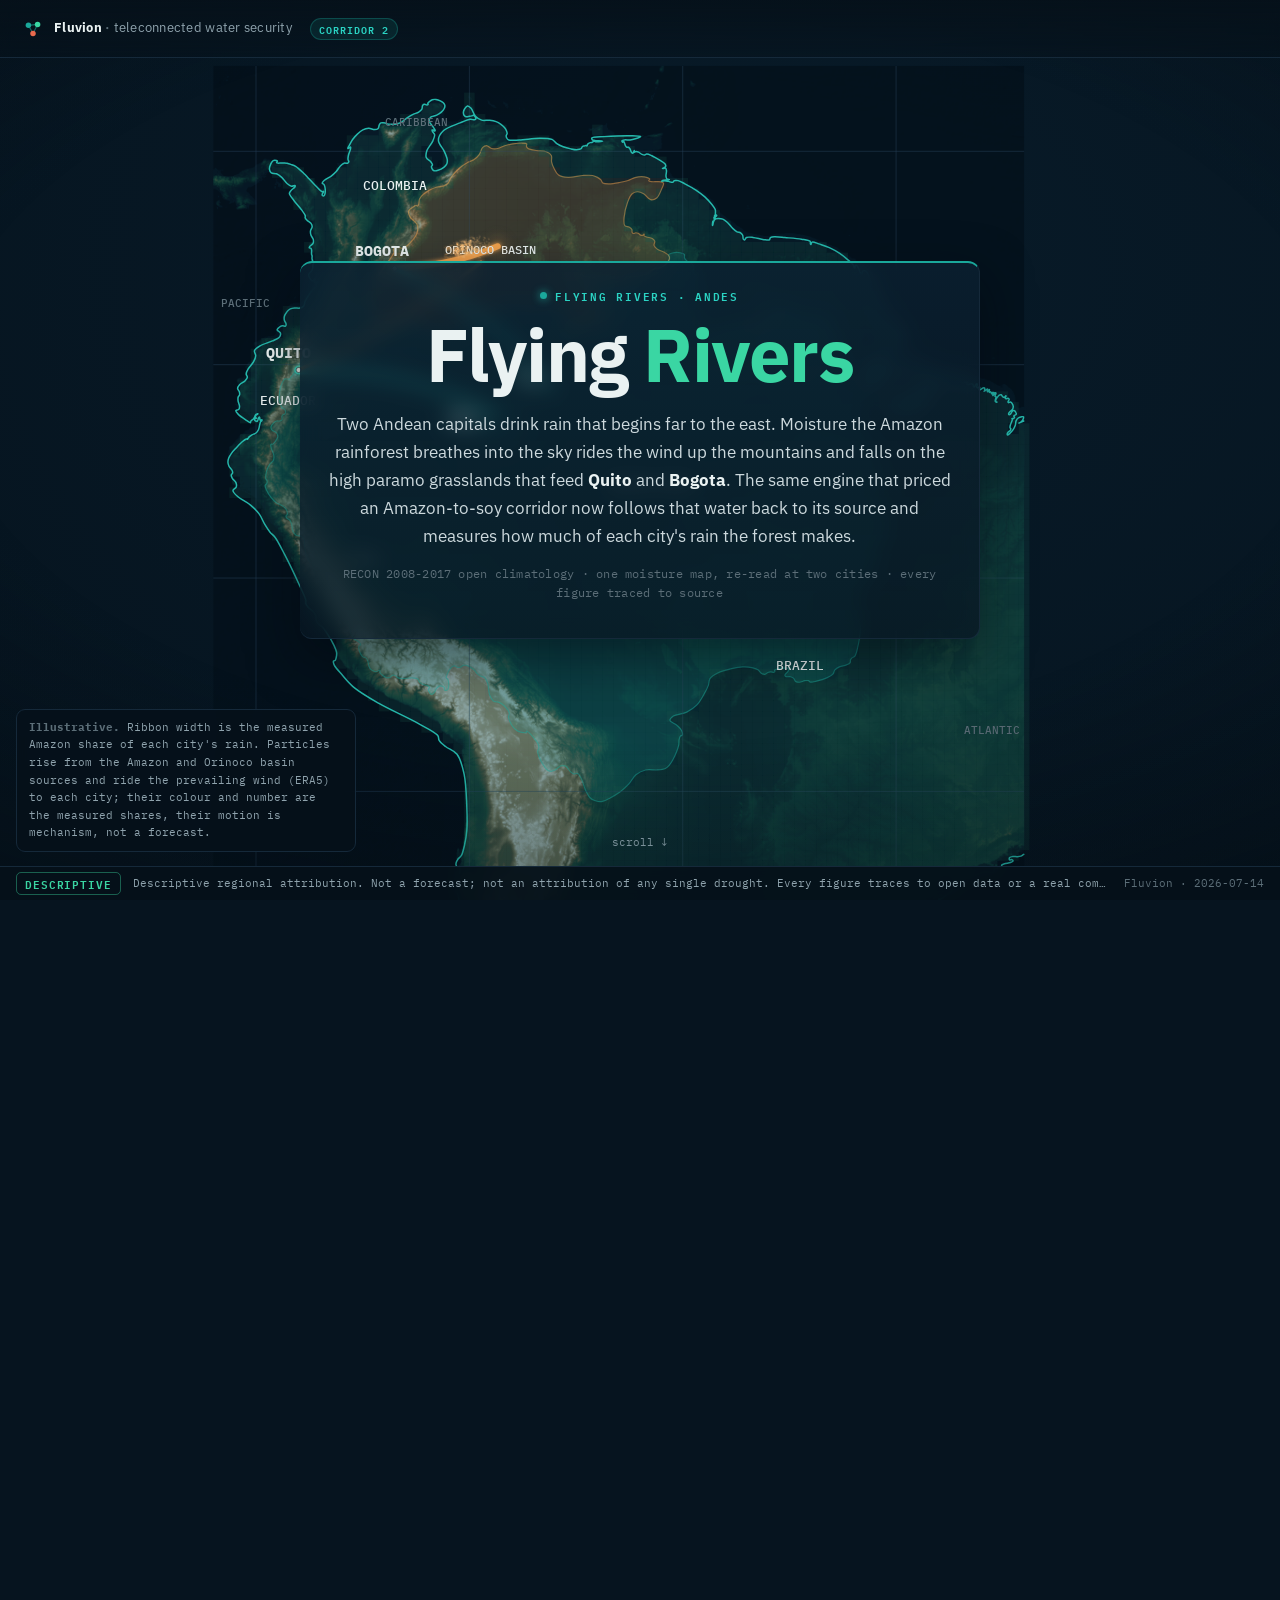
==== andes.html @ 714e3086 "Publish Tier-0 landing (evidence gated, history-free)" ====
<!doctype html>
<html lang="en">
<head>
<meta charset="utf-8">
<meta name="viewport" content="width=device-width, initial-scale=1">
<title>Fluvion · Flying Rivers: two Andean water towers</title>
<meta name="description" content="The rain that feeds Quito and Bogota is partly made in the Amazon, a thousand kilometres east. Using the same open moisture map that priced the Amazon-to-soy corridor, we measure each city's Amazon share: Quito is Amazon-facing, Bogota is a genuine mix. Descriptive regional attribution only.">
<link rel="preconnect" href="https://fonts.googleapis.com">
<link rel="preconnect" href="https://fonts.gstatic.com" crossorigin>
<link href="https://fonts.googleapis.com/css2?family=IBM+Plex+Sans:wght@400;600;700&family=IBM+Plex+Mono:wght@400;500;600&display=swap" rel="stylesheet">
<link rel="stylesheet" href="css/brand.css">
<link rel="stylesheet" href="css/andes.css">
<link rel="icon" href="data:image/svg+xml,%3Csvg xmlns='http://www.w3.org/2000/svg' viewBox='0 0 24 24'%3E%3Ccircle cx='7' cy='8' r='3' fill='%231aa89b'/%3E%3Ccircle cx='17' cy='7' r='3' fill='%233ad6a3'/%3E%3Ccircle cx='12' cy='17' r='3' fill='%23e8694d'/%3E%3C/svg%3E">
<!-- vendored libs (self-hosted, no CDN at runtime) -->
<script src="vendor/d3.v7.min.js"></script>
<script src="vendor/scrollama.min.js"></script>
<script src="vendor/deck.gl.min.js"></script>
<script src="vendor/p5.min.js"></script>
<!-- the single data source of truth: every number on this page binds to window.ANDES_DATA -->
<script src="data/andes/andes_public.js"></script>
</head>
<body>

<!-- ===== fixed stage ===== -->
<div id="deckwrap"></div>
<div id="atmo"></div>
<div class="vignette"></div>
<div class="progress" id="prog"></div>

<!-- ===== header ===== -->
<header class="site-header">
  <a class="lockup" href="#story">
    <svg class="glyph" viewBox="0 0 24 24" aria-hidden="true">
      <line x1="7" y1="8" x2="17" y2="7" stroke="#1aa89b" stroke-width="1.2" opacity=".6"/>
      <line x1="7" y1="8" x2="12" y2="17" stroke="#1aa89b" stroke-width="1.2" opacity=".6"/>
      <line x1="17" y1="7" x2="12" y2="17" stroke="#1aa89b" stroke-width="1.2" opacity=".6"/>
      <circle cx="7" cy="8" r="3" fill="#1aa89b"/><circle cx="17" cy="7" r="3" fill="#3ad6a3"/>
      <circle cx="12" cy="17" r="3" fill="#e8694d"/>
    </svg>
    <span class="lockup__name"><span class="lockup__product">Fluvion</span>
      <span class="lockup__sep"> · </span><span class="gol">teleconnected water security</span></span>
    <span class="v2tag">Corridor 2</span>
  </a>
</header>

<!-- ===== measured / illustrative overlays (toggled per scene) ===== -->
<div class="legend" id="legend"></div>
<div class="illus" id="illus"></div>
<div class="scroll-hint" id="hint">scroll &darr;</div>

<!-- ===== story ===== -->
<main class="story" id="story">

  <section class="step center active" data-scene="hook">
    <div class="card">
      <div class="eyebrow">Flying rivers · Andes</div>
      <h1 class="hero-title">Flying <span class="a">Rivers</span></h1>
      <p class="body">Two Andean capitals drink rain that begins far to the east. Moisture the Amazon rainforest
        breathes into the sky rides the wind up the mountains and falls on the high paramo grasslands that feed
        <strong>Quito</strong> and <strong>Bogota</strong>. The same engine that priced an Amazon-to-soy corridor
        now follows that water back to its source and measures how much of each city's rain the forest makes.</p>
      <p class="proof">RECON 2008-2017 open climatology · one moisture map, re-read at two cities · every figure traced to source</p>
    </div>
  </section>

  <section class="step right" data-scene="quito">
    <div class="card">
      <div class="eyebrow">Quito · the Amazon-facing tower</div>
      <h2 class="head">More of Quito's rain is made in the Amazon than anywhere else.</h2>
      <p class="body">Of the rain that falls on the high grasslands feeding Quito, the Amazon is the single largest
        source, <span class="hl" id="q-amazon"></span> in a typical year. Those grasslands drain east toward the
        Amazon, and the prevailing wind carries Amazon moisture straight up the eastern slope. On the map, the teal
        ribbon's <span class="hl">width is that measured share</span>, drawn from the western Amazon into the water
        tower.</p>
      <div class="wedgewrap"><div class="wtitle"><span class="wsite">Where Quito's rain is born</span>
        <span class="wframe">typical year</span></div>
        <div class="wedgebar" id="andes-wedge-quito"></div>
        <div class="wedgeread" id="andes-read-quito"></div>
        <div class="wedgeleg" id="andes-leg-quito"></div></div>
    </div>
  </section>

  <section class="step" data-scene="bogota">
    <div class="card">
      <div class="eyebrow">Bogota · an honest mix</div>
      <h2 class="head">Bogota's water is a genuine mix, and that honesty is the point.</h2>
      <p class="body">For Bogota the Amazon is a minority, <span class="hl" id="b-amazon"></span>, behind the closer
        Orinoco basin at <span class="hl" id="b-orinoco"></span> and behind moisture off the ocean and other land. We
        report the measured <span class="green">Amazon slice</span>, <span class="red">not the whole city</span>. On the
        map, Bogota's thin teal Amazon ribbon sits behind a wider amber Orinoco ribbon. The reservoir that supplies
        much of the city, Chuza, holds <span class="hl" id="chuza-cap"></span>. Bogota is not an Amazon water tower, and
        we do not call it one.</p>
      <div class="wedgewrap"><div class="wtitle"><span class="wsite">Where Bogota's rain is born</span>
        <span class="wframe">typical year</span></div>
        <div class="wedgebar" id="andes-wedge-bogota"></div>
        <div class="wedgeread" id="andes-read-bogota"></div>
        <div class="wedgeleg" id="andes-leg-bogota"></div></div>
    </div>
  </section>

  <section class="step center" data-scene="season">
    <div class="card">
      <div class="eyebrow">The dry season</div>
      <h2 class="head">In the dry season, the Amazon's share climbs.</h2>
      <p class="body">A separate three-model seasonal cross-check (AMSSRAB) shows the Amazon's share rising through the
        June-August dry season, to <span class="hl" id="q-jja"></span> for Quito and <span class="hl" id="b-jja"></span>
        for Bogota, when local rain is scarce and the forest upwind matters most. Step through the year:</p>
      <div class="seasontoggle" id="andes-seasons">
        <div class="stitle">Season · annual first, then the seasonal cross-check</div>
        <div class="seasonbtns" id="andes-season-btns"></div>
        <div class="seasonbars" id="andes-season-bars"></div>
        <div class="seasonread" id="andes-season-read"></div>
      </div>
      <p class="callout">This seasonal cross-check is coarser than the annual number and is computed separately. It
        corroborates the pattern; it does not replace the annual figure and is not a claim about any single drought.</p>
    </div>
  </section>

  <section class="step right" data-scene="honesty">
    <div class="card">
      <div class="eyebrow">The resolution</div>
      <h2 class="head">A region, not a pixel.</h2>
      <p class="body">The source map works in <span class="hl"><span id="res-deg"></span> degree</span> squares, about
        <span class="hl"><span id="res-km"></span> km</span> across near the equator. A paramo intake is far smaller
        than one square, so this is a useful regional attribution, never a per-pixel or single-drought number. We
        show exactly what is measured and what is not: the attribution and the seasonal check are done; the
        water-supply price stays locked until observed hydrology is in. Any future valuation would anchor to the
        real protected paramo, never a grid square.</p>
      <div class="gates" id="andes-gates"></div>
      <p class="callout">Not a forecast; not an attribution of any single drought. RECON is a 2008-2017 climatology with
        no year-to-year signal.</p>
    </div>
  </section>

  <section class="step center" data-scene="engine">
    <div class="card">
      <div class="eyebrow">One engine</div>
      <h2 class="head">One audited method. A library of corridors.</h2>
      <p class="body">Nothing new was measured for the Andes. We re-read the same open moisture map that priced the
        Amazon-to-soy corridor, now at each city's water tower, and as a check it reproduces that corridor's headline
        weight <span class="hl">w = <span id="reuse-w"></span></span> exactly. Both corridors ride one audited path,
        which is the point: Fluvion is a corridor engine, not a one-off soy calculator. Turning this attribution into
        a water-supply price is the next gate, not today's claim. It needs what we will not invent: observed river flow
        that the Amazon signal explains better than season-average and last-year baselines, the same bar the soy
        corridor already cleared. Until it does, the price stays locked.</p>
      <div class="anchorchip">Same map, same method &middot; reproduces <b>w_soybelt = <span id="anchor-w"></span></b></div>
      <div class="corridorgrid" id="andes-corridors"></div>
      <p class="callout">A same-map consistency check, not independent validation: it shows both corridors use the
        identical audited method, not that the attribution is externally confirmed.</p>
    </div>
  </section>

  <section class="step center" data-scene="ask">
    <div class="card">
      <div class="eyebrow">The ask</div>
      <h2 class="head">Corridor one is priced. This is corridor two.</h2>
      <p class="body">Soy shows the completed chain: moisture, to harvest, to an avoided-loss value that already beats
        the land price. The Andes shows the same chain travel to municipal water security, and stay honest where the
        evidence is not yet in. Serious counterparties can inspect the full attribution and the provenance ledger,
        re-run every number on this page, or help close the hydrology gate that turns this map into a water-security
        price. Every figure traces to a committed computation.</p>
      <p style="margin-top:18px;display:flex;flex-wrap:wrap;gap:14px;align-items:center">
        <a class="ghost" href="soy-belt.html">See the soy corridor, priced</a>
        <a class="ghost" href="mailto:jg@graphoflife.com?subject=Fluvion%20evidence%20pack%20request&amp;body=Hi%20Jay%2C%0D%0A%0D%0AI%27d%20like%20the%20Fluvion%20evidence%20pack.%0D%0A%0D%0AName%3A%0D%0AOrganisation%3A%0D%0ARole%3A%0D%0AWhat%20we%27re%20exploring%3A%0D%0A">Request the evidence pack</a>
      </p>
    </div>
  </section>

</main>

<!-- ===== persistent honesty strip ===== -->
<footer class="claimbar">
  <span class="tag">DESCRIPTIVE</span>
  <span class="txt">Descriptive regional attribution. Not a forecast; not an attribution of any single drought. Every figure traces to open data or a real computation.</span>
  <span class="snap">Fluvion · <span id="snap-date">2026-07-07</span></span>
</footer>

<!-- ===== scripts (controller first, then widgets, then atmosphere) ===== -->
<script src="js/andes_stage.js"></script>
<script src="js/andes_widgets.js"></script>
<script src="js/andes_atmosphere.js"></script>
</body>
</html>
---- css/brand.css ----
/* brand.css - shared "graph of life" design system, matched to AI Ecologist
   (jaygut.github.io/ai-ecologist-landing). One family: IBM Plex, deep-navy ground,
   teal-green primary, coral secondary, mono labels. Loaded first by both Fluvion pages;
   page CSS (cinematic_v2.css / report.css) adds only layout on top of these tokens. */
:root{
  /* ground */
  --bg:#06141f; --bg-2:#081b29; --panel:#0b2030; --panel-2:#0e2738;
  --navy:#0e2a47; --abyss:#08203a; --hairline:#15293a; --hairline-2:#1d3447; --grid:#102234;
  /* ink */
  --text:#eaf2f2; --ink:#eaf2f2; --muted:#8fa3ad; --dim:#8fa3ad; --faint:#5c6e78;
  /* semantic accents */
  --teal:#1aa89b; --teal-bright:#2bd4c4; --green:#3ad6a3; --coral:#e8694d;
  --amber:#f2a24e; --purple:#a78bfa; --sand:#e9e1cc;
  /* legacy Fluvion aliases remapped onto the family */
  --water:#2bd4c4; --red:#e8694d; --moisture:#1aa89b;
  /* type */
  --sans:"IBM Plex Sans",system-ui,-apple-system,"Segoe UI",Arial,sans-serif;
  --body:"IBM Plex Sans",system-ui,-apple-system,"Segoe UI",Arial,sans-serif;
  --display:"IBM Plex Sans",system-ui,-apple-system,sans-serif;
  --mono:"IBM Plex Mono","SF Mono","JetBrains Mono",Consolas,monospace;
  /* layout */
  --maxw:1280px; --header-h:58px; --claim-h:34px;
  --ease:cubic-bezier(0.22,0.61,0.36,1);
}
*{box-sizing:border-box}
a{color:var(--teal-bright);text-decoration:none}
a:hover{text-decoration:underline}

.skip-nav{position:fixed;left:8px;top:8px;z-index:200;background:var(--panel);color:var(--text);
  padding:8px 12px;border:1px solid var(--teal);border-radius:6px;transform:translateY(-150%);
  transition:transform .18s var(--ease);font-family:var(--mono);font-size:12px}
.skip-nav:focus{transform:translateY(0)}
:focus-visible{outline:2px solid var(--teal-bright);outline-offset:2px;border-radius:4px}

/* ---- header lockup ---- */
.site-header{position:fixed;top:0;left:0;right:0;height:var(--header-h);display:flex;align-items:center;
  justify-content:space-between;padding:0 clamp(16px,4vw,40px);z-index:100;
  background:linear-gradient(180deg,rgba(6,20,31,.92),rgba(6,20,31,.55));backdrop-filter:blur(8px);
  border-bottom:1px solid var(--hairline)}
.lockup{display:flex;align-items:center;gap:11px}
.glyph{width:26px;height:26px;display:block}
.lockup__name{font-family:var(--sans);font-size:13px;font-weight:600;letter-spacing:.02em}
.lockup__name .gol{color:var(--muted);font-weight:400}
.lockup__sep{color:var(--faint)}
.lockup__product{color:var(--text)}
.header-nav{display:flex;gap:20px;align-items:center}
.header-nav a{font-family:var(--mono);font-size:11.5px;letter-spacing:.08em;text-transform:uppercase;color:var(--muted)}
.header-nav a:hover{color:var(--teal-bright);text-decoration:none}
.header-nav .nav-cta{color:var(--bg);background:var(--green);padding:6px 13px;border-radius:6px;font-weight:600}
.header-nav .nav-cta:hover{background:var(--teal-bright)}
@media(max-width:760px){.header-nav a:not(.nav-cta){display:none}}

/* ---- eyebrow (mono + glowing node dot) ---- */
.eyebrow{font-family:var(--mono);font-size:11px;font-weight:600;letter-spacing:.16em;text-transform:uppercase;
  color:var(--teal-bright);display:flex;align-items:center;gap:8px;margin-bottom:12px}
.eyebrow::before{content:"";width:7px;height:7px;border-radius:50%;background:var(--teal);box-shadow:0 0 8px var(--teal);flex:0 0 auto}
.eyebrow.center{justify-content:center}

/* ---- readouts (mono stat value + mono key) ---- */
.readouts{display:flex;flex-wrap:wrap;gap:18px 26px;margin-top:18px}
.readout{display:flex;flex-direction:column;gap:2px}
.readout__v{font-family:var(--mono);font-size:24px;font-weight:600;color:var(--green);font-variant-numeric:tabular-nums;line-height:1}
.readout__v.is-teal{color:var(--teal-bright)}
.readout__v.is-coral{color:var(--coral)}
.readout__v.is-amber{color:var(--amber)}
.readout__k{font-family:var(--mono);font-size:10.5px;letter-spacing:.06em;text-transform:uppercase;color:var(--muted)}

/* ---- honesty badge (dot) ---- */
.badge{display:inline-flex;align-items:center;gap:7px;margin-top:16px;font-family:var(--mono);font-size:10.5px;
  letter-spacing:.1em;text-transform:uppercase;color:var(--muted)}
.badge .dot{width:7px;height:7px;border-radius:50%}
.badge.is-real{color:var(--green)}
.badge.is-real .dot{background:var(--green);box-shadow:0 0 7px var(--green)}
.badge.is-illustrative{color:var(--muted)}
.badge.is-illustrative .dot{background:var(--faint);border:1px solid var(--muted)}

/* ---- mono pill chips ---- */
.chips{display:flex;flex-wrap:wrap;gap:10px;margin-top:18px}
.chip{font-family:var(--mono);font-size:11.5px;letter-spacing:.03em;padding:6px 12px;border:1px solid var(--hairline);
  border-radius:999px;background:rgba(11,32,48,.6);color:var(--muted)}
.chip b{color:var(--text);font-weight:600}

/* ---- coral honesty callout ---- */
.callout{margin-top:16px;padding:12px 14px;border-radius:9px;background:rgba(232,105,77,.09);
  border:1px solid rgba(232,105,77,.32);border-left:3px solid var(--coral);font-size:12.5px;line-height:1.5;color:#d7c9bf}
.callout strong,.callout b{color:var(--coral)}

/* ---- buttons ---- */
.btn{display:inline-flex;align-items:center;gap:9px;font-family:var(--sans);font-weight:600;font-size:15px;
  padding:13px 22px;border-radius:9px;cursor:pointer;border:1px solid transparent;text-decoration:none}
.btn--primary{background:var(--green);color:#052017}
.btn--primary:hover{background:var(--teal-bright);text-decoration:none}
.btn--ghost{background:transparent;color:var(--text);border-color:var(--hairline)}
.btn--ghost:hover{border-color:var(--teal);text-decoration:none}

/* ---- factsheet (the "verified snapshot" rail) ---- */
.factsheet{background:var(--bg-2);border:1px solid var(--hairline);border-radius:14px;padding:22px 22px 18px}
.factsheet h3{font-family:var(--mono);font-size:12px;letter-spacing:.1em;text-transform:uppercase;color:var(--teal-bright);margin:0 0 16px}
.fact-row{display:flex;justify-content:space-between;gap:14px;padding:9px 0;border-bottom:1px solid var(--hairline)}
.fact-row:last-child{border-bottom:none}
.fact-row .k{font-size:12.5px;color:var(--muted)}
.fact-row .v{font-family:var(--mono);font-size:12.5px;color:var(--text);font-variant-numeric:tabular-nums;text-align:right}
.fact-row .v small{color:var(--faint);font-size:10.5px;display:block}
.factsheet .snapnote{margin-top:14px;font-family:var(--mono);font-size:10.5px;color:var(--faint);line-height:1.5}

/* ---- built-by bio + contact ---- */
.builtby{margin-top:40px;padding-top:22px;border-top:1px solid var(--hairline);font-size:13.5px;color:var(--muted);line-height:1.6;max-width:70ch}
.builtby strong{color:var(--text)}
.contactline{font-family:var(--mono);font-size:13.5px;color:var(--teal-bright);margin-top:6px}
.contactline a{color:var(--teal-bright)}
.contactline .sep{color:var(--faint)}

/* ---- persistent claim strip (bottom) ---- */
.claimbar{position:fixed;left:0;right:0;bottom:0;height:var(--claim-h);z-index:90;display:flex;align-items:center;gap:12px;
  padding:0 clamp(14px,4vw,40px);background:rgba(6,17,26,.95);border-top:1px solid var(--hairline);
  font-family:var(--mono);font-size:11px;color:var(--muted);backdrop-filter:blur(6px)}
.claimbar .tag{color:var(--green);border:1px solid rgba(58,214,163,.4);border-radius:5px;padding:3px 8px;letter-spacing:.08em;white-space:nowrap}
.claimbar .txt{overflow:hidden;text-overflow:ellipsis;white-space:nowrap}
.claimbar .snap{margin-left:auto;color:var(--faint);white-space:nowrap}
.claimbar .snap a{color:var(--faint)}
@media(max-width:640px){.claimbar .snap{display:none}}
---- css/andes.css ----
/* andes.css - layout + widget styling for the Andean water-tower corridor landing.
   Tokens come from brand.css (:root); this file is layout + components only, all colours via var().
   House style mirrors viz/soy-belt.html (deep-navy ground, teal-green accent, coral honesty). */

*{box-sizing:border-box}
html{scroll-behavior:smooth}
body{margin:0;background:var(--bg);color:var(--text);
  font-family:var(--sans);line-height:1.6;-webkit-font-smoothing:antialiased;overflow-x:hidden}
a{color:var(--teal-bright);text-decoration:none}
a:hover{text-decoration:underline}

/* ---- fixed stage stack (z-order) ------------------------------------------------------------ */
#deckwrap,#atmo,.vignette{position:fixed;inset:0}
#deckwrap{z-index:0;background:radial-gradient(120% 120% at 60% 30%,var(--bg-2),var(--bg) 70%)}
#deckwrap svg{width:100%;height:100%;display:block}
#deckwrap svg .transport-flow{animation:ivt-drift 8s linear infinite}
#deckwrap svg .transport-flow:nth-child(2n){animation-duration:10.5s}
@keyframes ivt-drift{to{stroke-dashoffset:-3.2}}
#atmo{z-index:1;pointer-events:none}
.vignette{z-index:2;pointer-events:none;
  background:radial-gradient(120% 90% at 50% 42%,transparent 45%,rgba(3,10,16,.72) 100%)}
.progress{position:fixed;top:0;left:0;height:3px;width:0;z-index:110;
  background:linear-gradient(90deg,var(--teal),var(--green))}

/* ---- header lockup -------------------------------------------------------------------------- */
.site-header{position:fixed;top:0;left:0;right:0;height:var(--header-h);z-index:100;
  display:flex;align-items:center;justify-content:space-between;padding:0 22px;
  background:linear-gradient(180deg,rgba(6,17,26,.92),rgba(6,17,26,.4));
  border-bottom:1px solid var(--hairline);backdrop-filter:blur(8px)}
.lockup{display:flex;align-items:center;gap:10px;font-weight:700;color:var(--text)}
.lockup:hover{text-decoration:none}
.lockup .glyph{width:22px;height:22px}
.lockup__product{font-weight:700}
.lockup__sep{color:var(--faint)}
.lockup .gol{color:var(--muted);font-weight:400;font-size:13px}
.v2tag{font-family:var(--mono);font-size:10px;font-weight:600;letter-spacing:.1em;text-transform:uppercase;
  color:var(--teal-bright);background:rgba(26,168,155,.12);border:1px solid rgba(26,168,155,.3);
  border-radius:999px;padding:2px 8px;margin-left:8px}
.nav-cta{font-family:var(--sans);font-weight:600;font-size:13px;color:#052017;background:var(--green);
  border-radius:8px;padding:8px 15px}
.nav-cta:hover{background:var(--teal-bright);text-decoration:none}

/* ---- scroll story: fixed stage, cards float and fade up ------------------------------------- */
.story{position:relative;z-index:10}
.step{min-height:100vh;display:flex;align-items:center;padding:0 7vw}
.step.right{justify-content:flex-end}
.step.center{justify-content:center;text-align:center}
.card{max-width:468px;background:linear-gradient(180deg,rgba(11,32,48,.86),rgba(8,22,34,.78));
  border:1px solid var(--hairline);border-left:2px solid var(--teal);border-radius:12px;
  padding:24px 26px;backdrop-filter:blur(10px);box-shadow:0 18px 50px rgba(2,8,14,.5);
  opacity:0;transform:translateY(22px);transition:opacity .7s var(--ease),transform .7s var(--ease)}
.step.center .card{max-width:680px;border-left:none;border-top:2px solid var(--teal)}
.step.active .card{opacity:1;transform:none}
.eyebrow{font-family:var(--mono);font-size:11px;font-weight:600;letter-spacing:.16em;
  text-transform:uppercase;color:var(--teal-bright);display:flex;align-items:center;gap:8px;margin-bottom:12px}
.step.center .eyebrow{justify-content:center}
.eyebrow::before{content:"";width:7px;height:7px;border-radius:50%;background:var(--teal);
  box-shadow:0 0 8px var(--teal)}
.hero-title{font-family:var(--display);font-weight:700;font-size:clamp(2.5rem,6.6vw,4.6rem);
  line-height:1.02;letter-spacing:-.02em;margin:0 0 18px}
.hero-title .a{color:var(--green)}
.head{font-family:var(--display);font-weight:700;font-size:clamp(1.6rem,3.4vw,2.5rem);
  line-height:1.09;letter-spacing:-.01em;margin:0 0 14px}
.body{font-size:clamp(1rem,1.35vw,1.14rem);line-height:1.62;color:#cdd9dd;margin:0 0 8px}
.body .hl{color:var(--teal-bright);font-weight:600;font-variant-numeric:tabular-nums}
.body .red{color:var(--coral);font-weight:600}
.body .green{color:var(--green);font-weight:600}
.body strong{color:var(--text)}
.proof{font-family:var(--mono);font-size:12px;color:var(--faint);margin-top:14px;letter-spacing:.02em}

/* ---- coral honesty callout + chips ---------------------------------------------------------- */
.callout{margin-top:16px;padding:12px 14px;border-radius:9px;background:rgba(232,105,77,.09);
  border:1px solid rgba(232,105,77,.32);border-left:3px solid var(--coral);
  font-size:12.5px;line-height:1.5;color:#d7c9bf}
.chip{display:inline-flex;align-items:center;gap:6px;font-family:var(--mono);font-size:11px;
  color:var(--muted);background:rgba(11,32,48,.6);border:1px solid var(--hairline);
  border-radius:999px;padding:4px 10px;margin:4px 6px 0 0}
.chip b{color:var(--text);font-weight:600}
.anchorchip{margin-top:16px;display:inline-flex;align-items:center;gap:9px;font-family:var(--mono);
  font-size:12px;font-weight:600;color:#8ff0e4;background:rgba(26,168,155,.1);
  border:1px solid rgba(43,212,196,.4);border-radius:999px;padding:7px 14px}
.anchorchip b{color:var(--teal-bright)}

/* ---- six-wedge source-class bar (per corridor) ---------------------------------------------- */
.wedgewrap{margin-top:18px}
.wedgewrap .wtitle{display:flex;align-items:baseline;justify-content:space-between;gap:10px;margin-bottom:8px}
.wedgewrap .wtitle .wsite{font-family:var(--mono);font-size:12px;font-weight:600;color:var(--text);
  letter-spacing:.04em;text-transform:uppercase}
.wedgewrap .wtitle .wframe{font-family:var(--mono);font-size:10.5px;color:var(--muted)}
.wedgebar svg{width:100%;display:block}
.wedgeread{font-family:var(--mono);font-size:12px;color:var(--muted);margin-top:8px;min-height:1.2em}
.wedgeread b{color:var(--text)}
.wedgeread .g{color:var(--green)}
.wedgeleg{display:flex;flex-wrap:wrap;gap:5px 12px;margin-top:8px}
.wedgeleg button{font-family:var(--mono);font-size:10.5px;color:var(--muted);background:none;
  border:none;cursor:pointer;display:inline-flex;align-items:center;gap:5px;padding:2px 0}
.wedgeleg button:hover,.wedgeleg button.on{color:var(--text)}
.wedgeleg i{width:9px;height:9px;border-radius:2px;display:inline-block}

/* ---- season toggle (annual vs AMSSRAB DJF/MAM/JJA/SON) --------------------------------------- */
.seasontoggle{margin-top:16px}
.seasontoggle .stitle{font-family:var(--mono);font-size:10.5px;letter-spacing:.1em;
  text-transform:uppercase;color:var(--faint);margin-bottom:8px}
.seasonbtns{display:flex;flex-wrap:wrap;gap:6px}
.seasonbtns button{font-family:var(--mono);font-size:11.5px;font-weight:600;color:var(--muted);
  background:rgba(11,32,48,.6);border:1px solid var(--hairline);border-radius:6px;
  padding:6px 11px;cursor:pointer;font-variant-numeric:tabular-nums}
.seasonbtns button.on{background:var(--green);color:#052017;border-color:var(--green)}
.seasonread{font-family:var(--mono);font-size:12.5px;color:var(--muted);margin-top:10px;line-height:1.5}
.seasonread .g{color:var(--green);font-weight:600}
.seasonread .c{color:var(--coral);font-weight:600}
.seasonread b{color:var(--text)}
.seasonbars{margin-top:10px}
.seasonbars svg{width:100%;display:block}

/* ---- corridor summary cards (scene 7 factory) ----------------------------------------------- */
.corridorgrid{display:grid;grid-template-columns:1fr 1fr;gap:12px;margin-top:16px}
.corridorcard{background:rgba(11,32,48,.55);border:1px solid var(--hairline);border-radius:10px;padding:14px 15px}
.corridorcard.soy{border-left:2px solid var(--amber)}
.corridorcard.andes{border-left:2px solid var(--teal)}
.corridorcard .cc-k{font-family:var(--mono);font-size:10px;letter-spacing:.12em;text-transform:uppercase;color:var(--faint)}
.corridorcard .cc-name{font-weight:700;font-size:15px;margin:3px 0 6px}
.corridorcard .cc-val{font-family:var(--mono);font-size:12px;color:var(--muted);line-height:1.5}
.corridorcard .cc-val b{color:var(--green);font-variant-numeric:tabular-nums}

/* ---- gate ladder strip (scene 6) ------------------------------------------------------------ */
.gates{margin-top:16px;display:flex;flex-direction:column;gap:6px}
.gaterow{display:flex;align-items:center;gap:10px;font-family:var(--mono);font-size:12px}
.gaterow .gdot{width:9px;height:9px;border-radius:50%;flex:0 0 auto}
.gaterow.pass .gdot{background:var(--green);box-shadow:0 0 7px var(--green)}
.gaterow.caveat .gdot{background:var(--amber);box-shadow:0 0 7px var(--amber)}
.gaterow.closed .gdot{background:var(--coral)}
.gaterow .gk{color:var(--text);min-width:120px}
.gaterow .gv{color:var(--muted)}

/* ---- CTA ------------------------------------------------------------------------------------ */
.cta{display:inline-flex;align-items:center;gap:9px;font-family:var(--sans);font-weight:600;font-size:15px;
  color:#052017;background:var(--green);border-radius:9px;padding:13px 26px;margin-top:8px}
.cta:hover{background:var(--teal-bright);text-decoration:none}
.ghost{display:inline-flex;align-items:center;gap:8px;font-weight:600;font-size:14px;color:var(--text);
  border:1px solid var(--hairline);border-radius:9px;padding:12px 20px;margin-left:8px}
.ghost:hover{border-color:var(--teal);text-decoration:none}

/* ---- overlays: legend (measured) + illus (illustrative) ------------------------------------- */
.legend,.illus{position:fixed;z-index:20;font-family:var(--mono);font-size:11px;
  background:rgba(6,17,26,.86);border:1px solid var(--hairline);border-radius:9px;
  padding:9px 12px;backdrop-filter:blur(6px);opacity:0;transition:opacity .4s var(--ease);
  max-width:300px;pointer-events:none}
.legend{right:16px;bottom:calc(var(--claim-h) + 14px)}
.illus{left:16px;bottom:calc(var(--claim-h) + 14px);color:var(--muted);max-width:min(340px,44vw)}
.illus.rightside{left:auto;right:16px}
.legend.show,.illus.show{opacity:1}
.legend .lrow{display:flex;align-items:center;gap:7px;margin:3px 0;color:var(--muted)}
.legend .lsw{width:11px;height:11px;border-radius:2px}
.illus b{color:var(--faint)}

/* ---- persistent claim strip ----------------------------------------------------------------- */
.claimbar{position:fixed;left:0;right:0;bottom:0;height:var(--claim-h);z-index:90;
  display:flex;align-items:center;gap:12px;padding:0 16px;font-family:var(--mono);font-size:11px;
  color:var(--muted);background:rgba(6,17,26,.95);border-top:1px solid var(--hairline);backdrop-filter:blur(6px)}
.claimbar .tag{color:var(--green);border:1px solid rgba(58,214,163,.4);border-radius:5px;
  padding:2px 8px;font-weight:600;letter-spacing:.08em;flex:0 0 auto}
.claimbar .txt{overflow:hidden;text-overflow:ellipsis;white-space:nowrap}
.claimbar .snap{margin-left:auto;color:var(--faint);flex:0 0 auto}

.scroll-hint{position:fixed;left:50%;bottom:calc(var(--claim-h) + 14px);transform:translateX(-50%);
  z-index:20;font-family:var(--mono);font-size:11px;color:var(--muted);opacity:.85;animation:bob 1.8s infinite}
@keyframes bob{0%,100%{transform:translate(-50%,0)}50%{transform:translate(-50%,6px)}}

/* ---- responsive ----------------------------------------------------------------------------- */
@media (max-width:760px){.lockup .gol{display:none}}
@media (max-width:640px){
  .step{padding:0 5vw}.card{padding:20px 18px}
  .corridorgrid{grid-template-columns:1fr}
  .claimbar{height:auto;min-height:var(--claim-h);align-items:center;padding-top:7px;padding-bottom:7px}
  .claimbar .snap{display:none}.claimbar .txt{white-space:normal;font-size:10px;line-height:1.3}
  .site-header{padding:0 14px}
  .site-header nav{display:none}
  .legend,.illus{display:none}
  .scroll-hint{display:none}
}
@media (prefers-reduced-motion:reduce){
  html{scroll-behavior:auto}.scroll-hint,#deckwrap svg .transport-flow{animation:none}.card{transition:none}
}
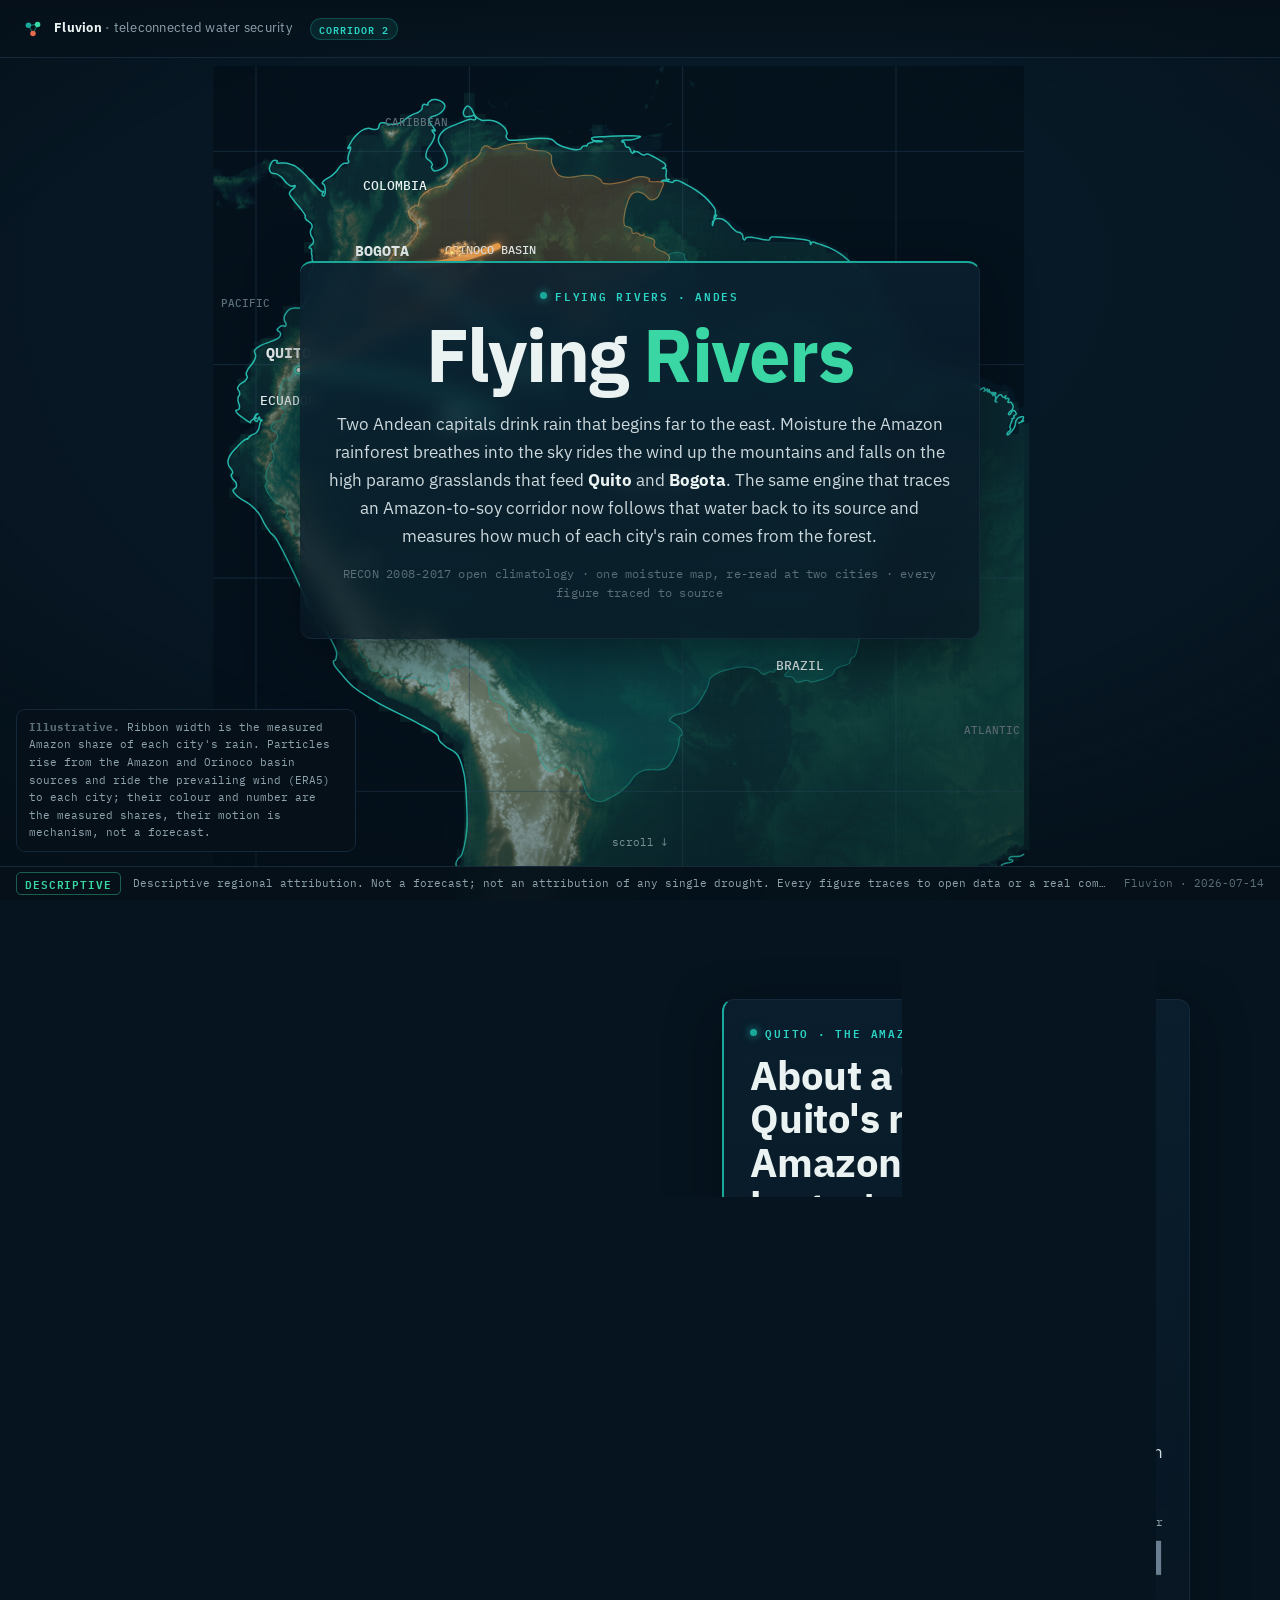
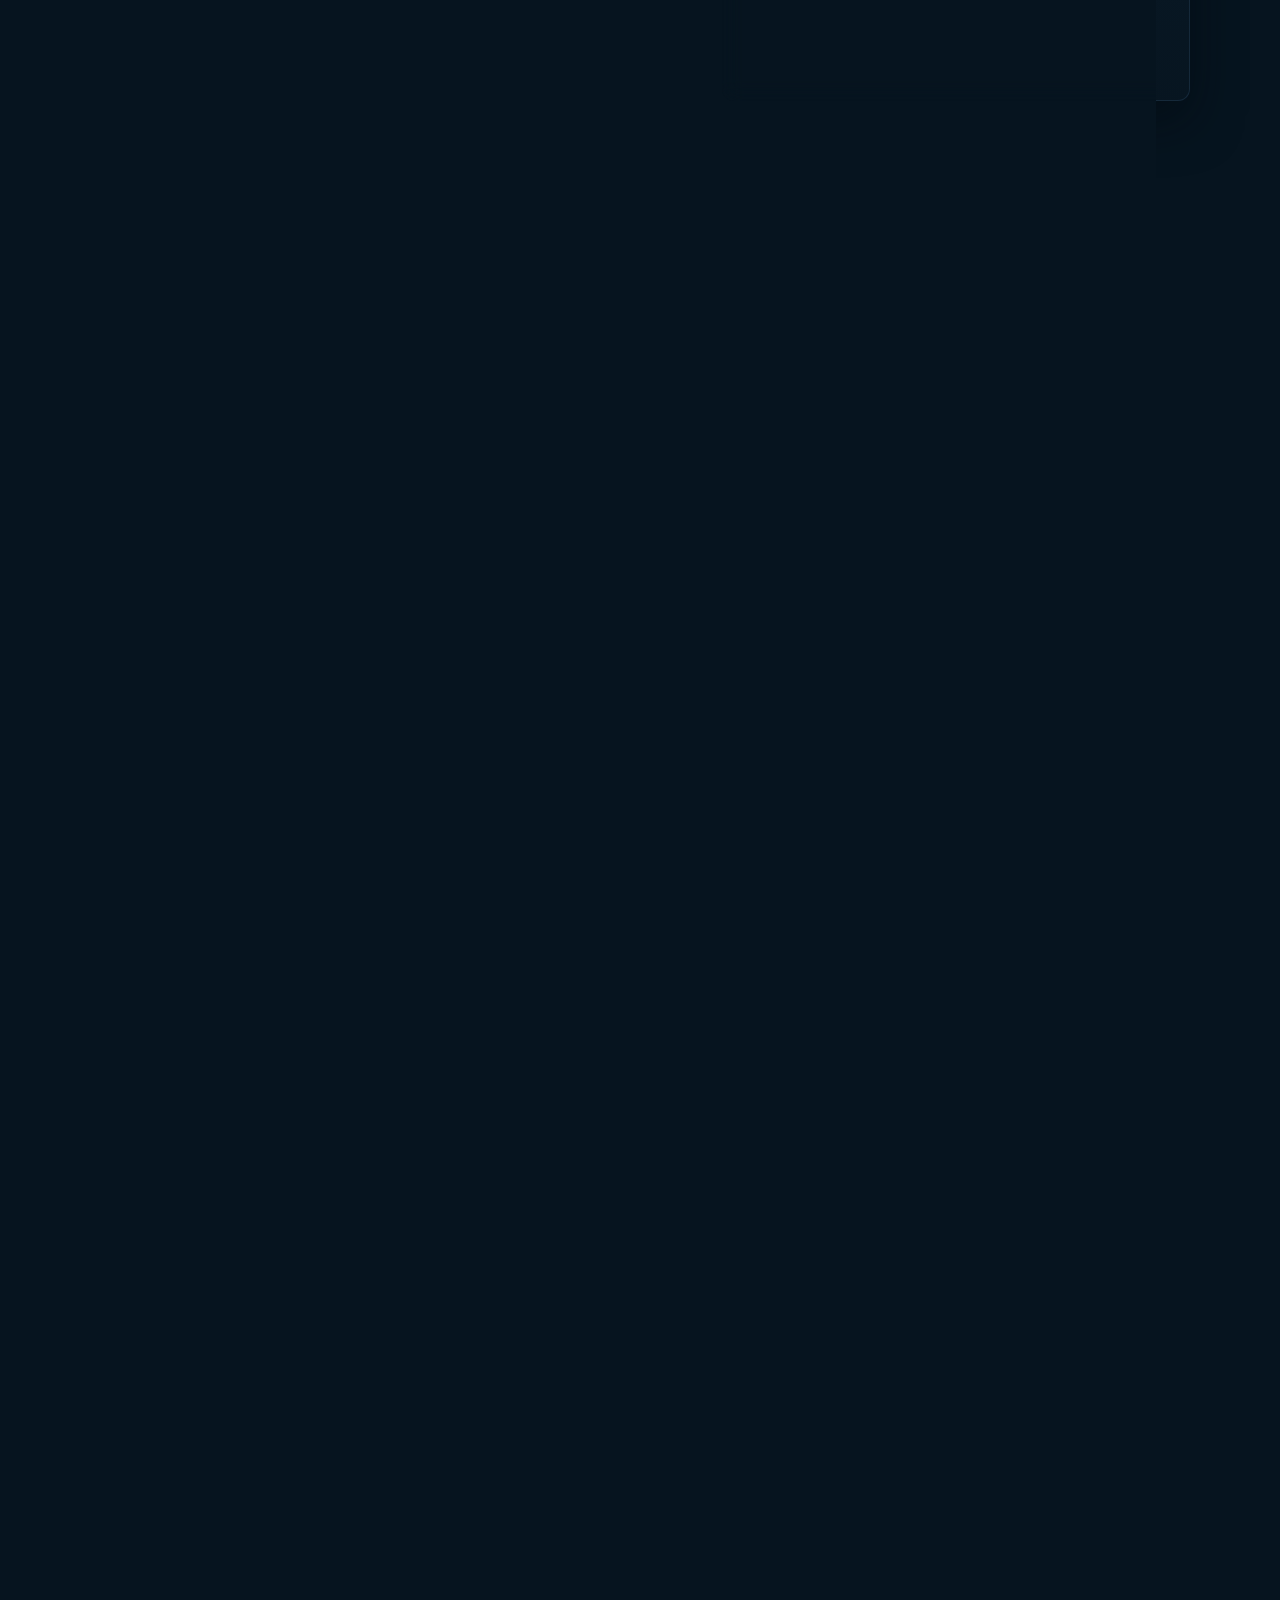
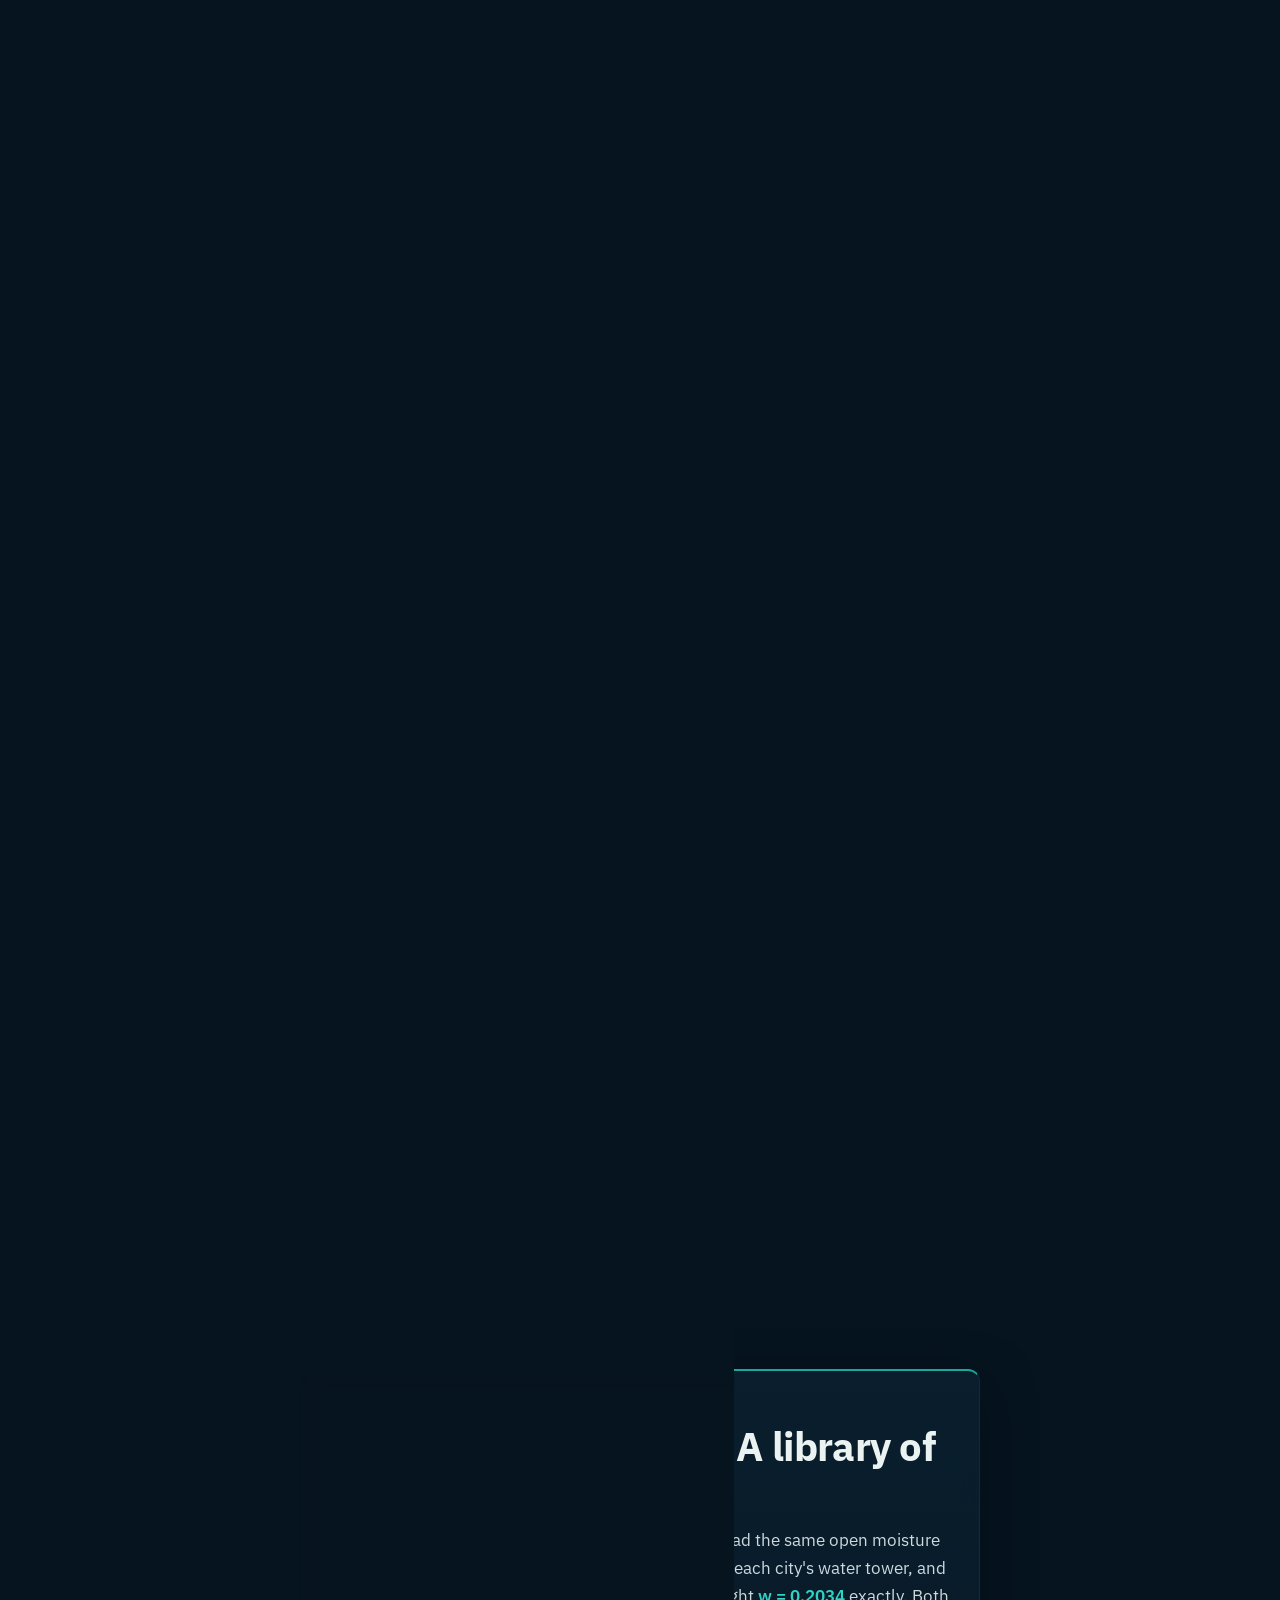
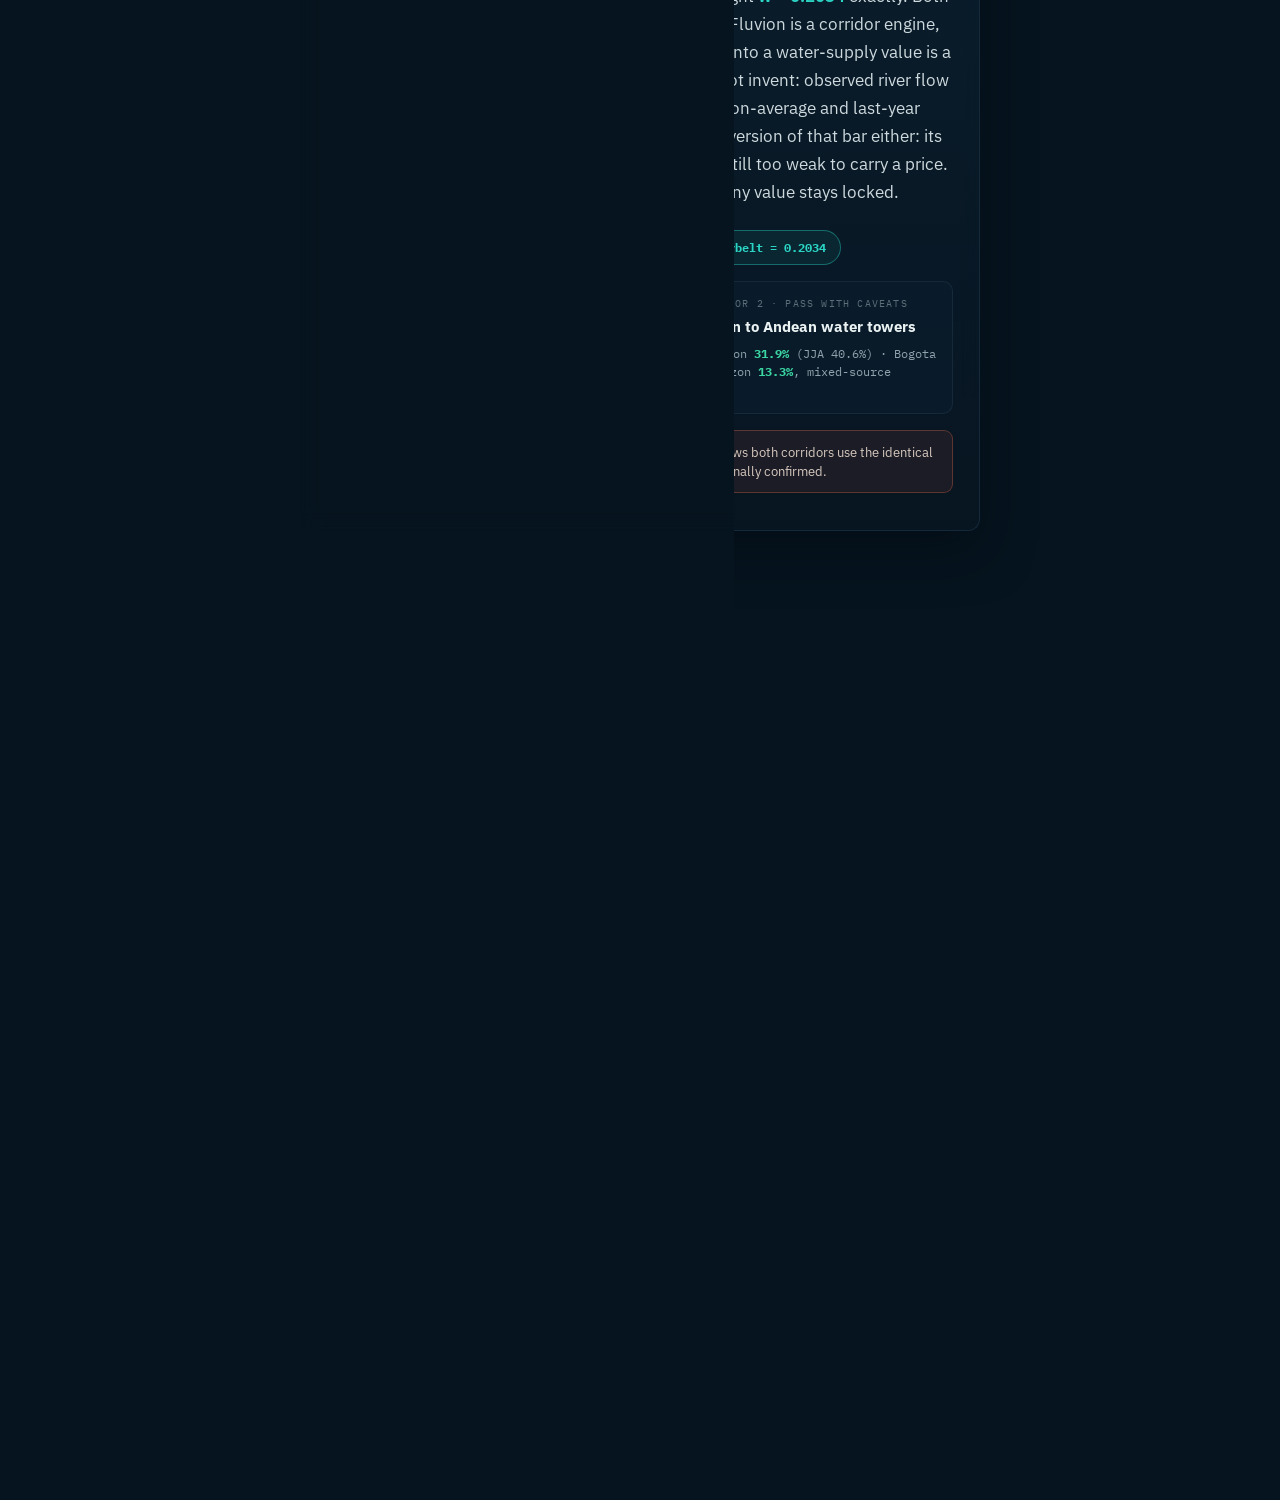
==== commit 09988609: "Align public copy and data with current Fluvion gates - Soy page (index = soy-belt): physical-screen" ====
--- a/andes.html
+++ b/andes.html
@@ -4,7 +4,7 @@
 <meta charset="utf-8">
 <meta name="viewport" content="width=device-width, initial-scale=1">
 <title>Fluvion · Flying Rivers: two Andean water towers</title>
-<meta name="description" content="The rain that feeds Quito and Bogota is partly made in the Amazon, a thousand kilometres east. Using the same open moisture map that priced the Amazon-to-soy corridor, we measure each city's Amazon share: Quito is Amazon-facing, Bogota is a genuine mix. Descriptive regional attribution only.">
+<meta name="description" content="The rain that feeds Quito and Bogota is partly made in the Amazon, a thousand kilometres east. Using the same open moisture map that traces the Amazon-to-soy corridor, we measure each city's Amazon share: Quito is Amazon-facing, Bogota is a genuine mix. Descriptive regional attribution only.">
 <link rel="preconnect" href="https://fonts.googleapis.com">
 <link rel="preconnect" href="https://fonts.gstatic.com" crossorigin>
 <link href="https://fonts.googleapis.com/css2?family=IBM+Plex+Sans:wght@400;600;700&family=IBM+Plex+Mono:wght@400;500;600&display=swap" rel="stylesheet">
@@ -57,8 +57,8 @@
       <h1 class="hero-title">Flying <span class="a">Rivers</span></h1>
       <p class="body">Two Andean capitals drink rain that begins far to the east. Moisture the Amazon rainforest
         breathes into the sky rides the wind up the mountains and falls on the high paramo grasslands that feed
-        <strong>Quito</strong> and <strong>Bogota</strong>. The same engine that priced an Amazon-to-soy corridor
-        now follows that water back to its source and measures how much of each city's rain the forest makes.</p>
+        <strong>Quito</strong> and <strong>Bogota</strong>. The same engine that traces an Amazon-to-soy corridor
+        now follows that water back to its source and measures how much of each city's rain comes from the forest.</p>
       <p class="proof">RECON 2008-2017 open climatology · one moisture map, re-read at two cities · every figure traced to source</p>
     </div>
   </section>
@@ -66,9 +66,10 @@
   <section class="step right" data-scene="quito">
     <div class="card">
       <div class="eyebrow">Quito · the Amazon-facing tower</div>
-      <h2 class="head">More of Quito's rain is made in the Amazon than anywhere else.</h2>
-      <p class="body">Of the rain that falls on the high grasslands feeding Quito, the Amazon is the single largest
-        source, <span class="hl" id="q-amazon"></span> in a typical year. Those grasslands drain east toward the
+      <h2 class="head">About a third of Quito's rain is Amazon-class, its largest single source.</h2>
+      <p class="body">Of the rain that falls on the high grasslands feeding Quito, the Amazon class is the largest
+        single source, <span class="hl" id="q-amazon"></span> in a typical year (RECON 2008-2017). Ocean and unresolved
+        moisture together make up about 46 percent. Those grasslands drain east toward the
         Amazon, and the prevailing wind carries Amazon moisture straight up the eastern slope. On the map, the teal
         ribbon's <span class="hl">width is that measured share</span>, drawn from the western Amazon into the water
         tower.</p>
@@ -87,8 +88,7 @@
       <p class="body">For Bogota the Amazon is a minority, <span class="hl" id="b-amazon"></span>, behind the closer
         Orinoco basin at <span class="hl" id="b-orinoco"></span> and behind moisture off the ocean and other land. We
         report the measured <span class="green">Amazon slice</span>, <span class="red">not the whole city</span>. On the
-        map, Bogota's thin teal Amazon ribbon sits behind a wider amber Orinoco ribbon. The reservoir that supplies
-        much of the city, Chuza, holds <span class="hl" id="chuza-cap"></span>. Bogota is not an Amazon water tower, and
+        map, Bogota's thin teal Amazon ribbon sits behind a wider amber Orinoco ribbon. Bogota is not an Amazon water tower, and
         we do not call it one.</p>
       <div class="wedgewrap"><div class="wtitle"><span class="wsite">Where Bogota's rain is born</span>
         <span class="wframe">typical year</span></div>
@@ -102,7 +102,7 @@
     <div class="card">
       <div class="eyebrow">The dry season</div>
       <h2 class="head">In the dry season, the Amazon's share climbs.</h2>
-      <p class="body">A separate three-model seasonal cross-check (AMSSRAB) shows the Amazon's share rising through the
+      <p class="body">The annual mix comes first. A separate three-model seasonal cross-check (AMSSRAB) shows the Amazon's share rising through the
         June-August dry season, to <span class="hl" id="q-jja"></span> for Quito and <span class="hl" id="b-jja"></span>
         for Bogota, when local rain is scarce and the forest upwind matters most. Step through the year:</p>
       <div class="seasontoggle" id="andes-seasons">
@@ -123,8 +123,8 @@
       <p class="body">The source map works in <span class="hl"><span id="res-deg"></span> degree</span> squares, about
         <span class="hl"><span id="res-km"></span> km</span> across near the equator. A paramo intake is far smaller
         than one square, so this is a useful regional attribution, never a per-pixel or single-drought number. We
-        show exactly what is measured and what is not: the attribution and the seasonal check are done; the
-        water-supply price stays locked until observed hydrology is in. Any future valuation would anchor to the
+        show exactly what is measured and what is not: the attribution and the seasonal check are done; any
+        water-supply value stays locked until observed hydrology is in. Any future valuation would anchor to the
         real protected paramo, never a grid square.</p>
       <div class="gates" id="andes-gates"></div>
       <p class="callout">Not a forecast; not an attribution of any single drought. RECON is a 2008-2017 climatology with
@@ -136,13 +136,14 @@
     <div class="card">
       <div class="eyebrow">One engine</div>
       <h2 class="head">One audited method. A library of corridors.</h2>
-      <p class="body">Nothing new was measured for the Andes. We re-read the same open moisture map that priced the
+      <p class="body">Nothing new was measured for the Andes. We re-read the same open moisture map that traces the
         Amazon-to-soy corridor, now at each city's water tower, and as a check it reproduces that corridor's headline
         weight <span class="hl">w = <span id="reuse-w"></span></span> exactly. Both corridors ride one audited path,
         which is the point: Fluvion is a corridor engine, not a one-off soy calculator. Turning this attribution into
-        a water-supply price is the next gate, not today's claim. It needs what we will not invent: observed river flow
-        that the Amazon signal explains better than season-average and last-year baselines, the same bar the soy
-        corridor already cleared. Until it does, the price stays locked.</p>
+        a water-supply value is a later gate, not today's claim. It needs what we will not invent: observed river flow
+        that the Amazon signal explains better than season-average and last-year baselines. The soy corridor has not
+        cleared its own version of that bar either: its physical screen passes, but its link to the harvest is still
+        too weak to carry a price. Until the hydrology and the economics land, any value stays locked.</p>
       <div class="anchorchip">Same map, same method &middot; reproduces <b>w_soybelt = <span id="anchor-w"></span></b></div>
       <div class="corridorgrid" id="andes-corridors"></div>
       <p class="callout">A same-map consistency check, not independent validation: it shows both corridors use the
@@ -153,14 +154,14 @@
   <section class="step center" data-scene="ask">
     <div class="card">
       <div class="eyebrow">The ask</div>
-      <h2 class="head">Corridor one is priced. This is corridor two.</h2>
-      <p class="body">Soy shows the completed chain: moisture, to harvest, to an avoided-loss value that already beats
-        the land price. The Andes shows the same chain travel to municipal water security, and stay honest where the
+      <h2 class="head">Corridor one is traced. This is corridor two.</h2>
+      <p class="body">Soy shows the physical chain, from forest moisture to the rain over a farm belt, and shows where it
+        stops: the link to the harvest is still too weak to carry a price. The Andes shows the same attribution travel
+        to municipal water security, and stay honest where the
         evidence is not yet in. Serious counterparties can inspect the full attribution and the provenance ledger,
-        re-run every number on this page, or help close the hydrology gate that turns this map into a water-security
-        price. Every figure traces to a committed computation.</p>
+        re-run every number on this page, or help close the hydrology gate. Every figure traces to a committed computation.</p>
       <p style="margin-top:18px;display:flex;flex-wrap:wrap;gap:14px;align-items:center">
-        <a class="ghost" href="soy-belt.html">See the soy corridor, priced</a>
+        <a class="ghost" href="soy-belt.html">See the soy corridor</a>
         <a class="ghost" href="mailto:jg@graphoflife.com?subject=Fluvion%20evidence%20pack%20request&amp;body=Hi%20Jay%2C%0D%0A%0D%0AI%27d%20like%20the%20Fluvion%20evidence%20pack.%0D%0A%0D%0AName%3A%0D%0AOrganisation%3A%0D%0ARole%3A%0D%0AWhat%20we%27re%20exploring%3A%0D%0A">Request the evidence pack</a>
       </p>
     </div>
